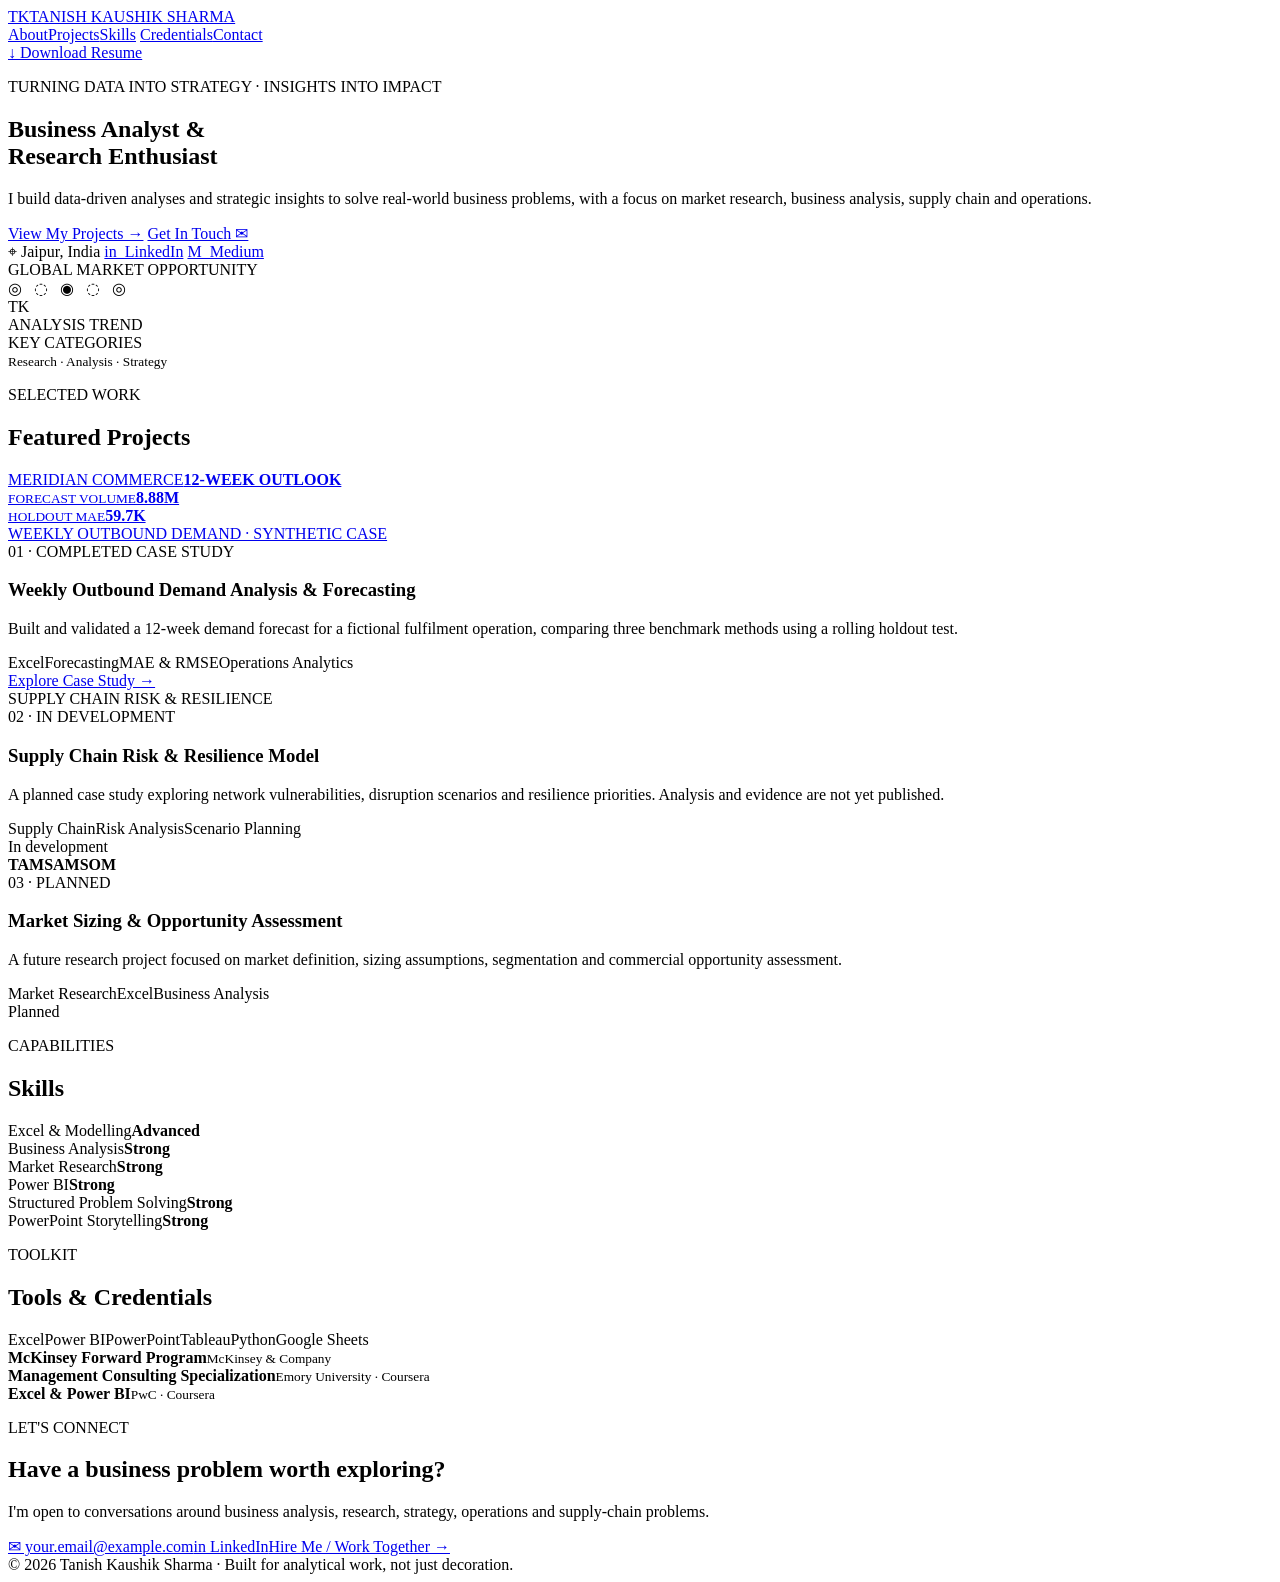
==== index.html @ 9a0ddddf "Add files via upload" ====
<!DOCTYPE html>
<html lang="en">
<head>
  <meta charset="UTF-8">
  <meta name="viewport" content="width=device-width, initial-scale=1.0">
  <meta name="description" content="Tanish Kaushik Sharma — Business Analyst, Research & Strategy portfolio.">
  <title>Tanish Kaushik Sharma | Business Analyst & Research</title>
  <link rel="preconnect" href="https://fonts.googleapis.com">
  <link rel="preconnect" href="https://fonts.gstatic.com" crossorigin>
  <link href="https://fonts.googleapis.com/css2?family=Inter:wght@400;500;600;700;800&display=swap" rel="stylesheet">
  <link rel="stylesheet" href="assets/style.css">
</head>
<body>
<header class="nav">
  <a class="brand" href="index.html"><span class="brand-mark">TK</span><span>TANISH KAUSHIK SHARMA</span></a>
  <nav>
    <a href="#about">About</a><a href="#projects">Projects</a><a href="#skills">Skills</a>
    <a href="#credentials">Credentials</a><a href="#contact">Contact</a>
  </nav>
  <a class="nav-btn" href="assets/Tanish_Kaushik_Sharma_Resume.pdf" download>↓ Download Resume</a>
</header>

<main>
<section class="hero" id="about">
  <div class="hero-copy">
    <p class="eyebrow">TURNING DATA INTO STRATEGY · INSIGHTS INTO IMPACT</p>
    <h1>Business Analyst &<br>Research Enthusiast</h1>
    <p class="lead">I build data-driven analyses and strategic insights to solve real-world business problems, with a focus on market research, business analysis, supply chain and operations.</p>
    <div class="hero-actions">
      <a class="primary" href="#projects">View My Projects →</a>
      <a class="secondary" href="#contact">Get In Touch ✉</a>
    </div>
    <div class="social-row">
      <span>⌖ Jaipur, India</span>
      <a href="https://www.linkedin.com/" target="_blank" rel="noreferrer">in&nbsp; LinkedIn</a>
      <a href="https://medium.com/" target="_blank" rel="noreferrer">M&nbsp; Medium</a>
    </div>
  </div>
  <div class="hero-visual">
    <div class="visual-card map-card"><span>GLOBAL MARKET OPPORTUNITY</span><div class="world-map">◎ &nbsp; ◌ &nbsp; ◉ &nbsp; ◌ &nbsp; ◎</div></div>
    <div class="portrait-placeholder"><span>TK</span></div>
    <div class="visual-card chart-card"><span>ANALYSIS TREND</span><div class="line-chart"><i></i><i></i><i></i><i></i><i></i><i></i></div></div>
    <div class="visual-card donut-card"><span>KEY CATEGORIES</span><div class="donut"></div><small>Research · Analysis · Strategy</small></div>
  </div>
</section>

<section class="section projects" id="projects">
  <div class="section-heading"><div><p class="eyebrow">SELECTED WORK</p><h2>Featured Projects</h2></div><span class="section-rule"></span></div>
  <div class="project-grid">
    <article class="project-card featured"><a class="project-thumb demand-thumb" href="projects/demand-forecasting.html"><div class="demand-thumb-top"><span>MERIDIAN COMMERCE</span><b>12-WEEK OUTLOOK</b></div><div class="demand-thumb-kpis"><div><small>FORECAST VOLUME</small><strong>8.88M</strong></div><div><small>HOLDOUT MAE</small><strong>59.7K</strong></div></div><div class="demand-thumb-chart"><i></i><i></i><i></i><i></i><i></i><i></i><i></i><i></i><i></i><i></i><i></i><i></i></div><span class="thumb-caption">WEEKLY OUTBOUND DEMAND · SYNTHETIC CASE</span></a><div class="project-body"><div class="project-number">01 · COMPLETED CASE STUDY</div><h3>Weekly Outbound Demand Analysis & Forecasting</h3><p>Built and validated a 12-week demand forecast for a fictional fulfilment operation, comparing three benchmark methods using a rolling holdout test.</p><div class="tags"><span>Excel</span><span>Forecasting</span><span>MAE & RMSE</span><span>Operations Analytics</span></div><a class="project-link" href="projects/demand-forecasting.html">Explore Case Study →</a></div></article>
    <article class="project-card"><div class="project-thumb dark-dashboard"><div class="mini-map"></div><div class="mini-bars"><b></b><b></b><b></b><b></b></div><span>SUPPLY CHAIN RISK & RESILIENCE</span></div><div class="project-body"><div class="project-number">02 · IN DEVELOPMENT</div><h3>Supply Chain Risk & Resilience Model</h3><p>A planned case study exploring network vulnerabilities, disruption scenarios and resilience priorities. Analysis and evidence are not yet published.</p><div class="tags"><span>Supply Chain</span><span>Risk Analysis</span><span>Scenario Planning</span></div><span class="project-link muted-link">In development</span></div></article>
    <article class="project-card"><div class="project-thumb light-chart"><div class="funnel"></div><div class="metric-row"><b>TAM</b><b>SAM</b><b>SOM</b></div></div><div class="project-body"><div class="project-number">03 · PLANNED</div><h3>Market Sizing & Opportunity Assessment</h3><p>A future research project focused on market definition, sizing assumptions, segmentation and commercial opportunity assessment.</p><div class="tags"><span>Market Research</span><span>Excel</span><span>Business Analysis</span></div><span class="project-link muted-link">Planned</span></div></article>
  </div>
</section>

<section class="section lower" id="skills">
  <div class="panel"><p class="eyebrow">CAPABILITIES</p><h2>Skills</h2>
    <div class="skill-list">
      <div><span>Excel & Modelling</span><b>Advanced</b></div><div><span>Business Analysis</span><b>Strong</b></div>
      <div><span>Market Research</span><b>Strong</b></div><div><span>Power BI</span><b>Strong</b></div>
      <div><span>Structured Problem Solving</span><b>Strong</b></div><div><span>PowerPoint Storytelling</span><b>Strong</b></div>
    </div>
  </div>
  <div class="panel" id="credentials"><p class="eyebrow">TOOLKIT</p><h2>Tools & Credentials</h2>
    <div class="tool-grid"><span>Excel</span><span>Power BI</span><span>PowerPoint</span><span>Tableau</span><span>Python</span><span>Google Sheets</span></div>
    <div class="credential-list"><div><b>McKinsey Forward Program</b><small>McKinsey & Company</small></div><div><b>Management Consulting Specialization</b><small>Emory University · Coursera</small></div><div><b>Excel & Power BI</b><small>PwC · Coursera</small></div></div>
  </div>
</section>

<section class="section contact" id="contact">
  <div><p class="eyebrow">LET'S CONNECT</p><h2>Have a business problem worth exploring?</h2><p>I'm open to conversations around business analysis, research, strategy, operations and supply-chain problems.</p></div>
  <div class="contact-box"><a href="mailto:your.email@example.com">✉ your.email@example.com</a><a href="https://www.linkedin.com/" target="_blank" rel="noreferrer">in LinkedIn</a><a class="primary" href="mailto:your.email@example.com">Hire Me / Work Together →</a></div>
</section>
</main>
<footer>© 2026 Tanish Kaushik Sharma · Built for analytical work, not just decoration.</footer>
<script src="assets/main.js"></script>
</body>
</html>
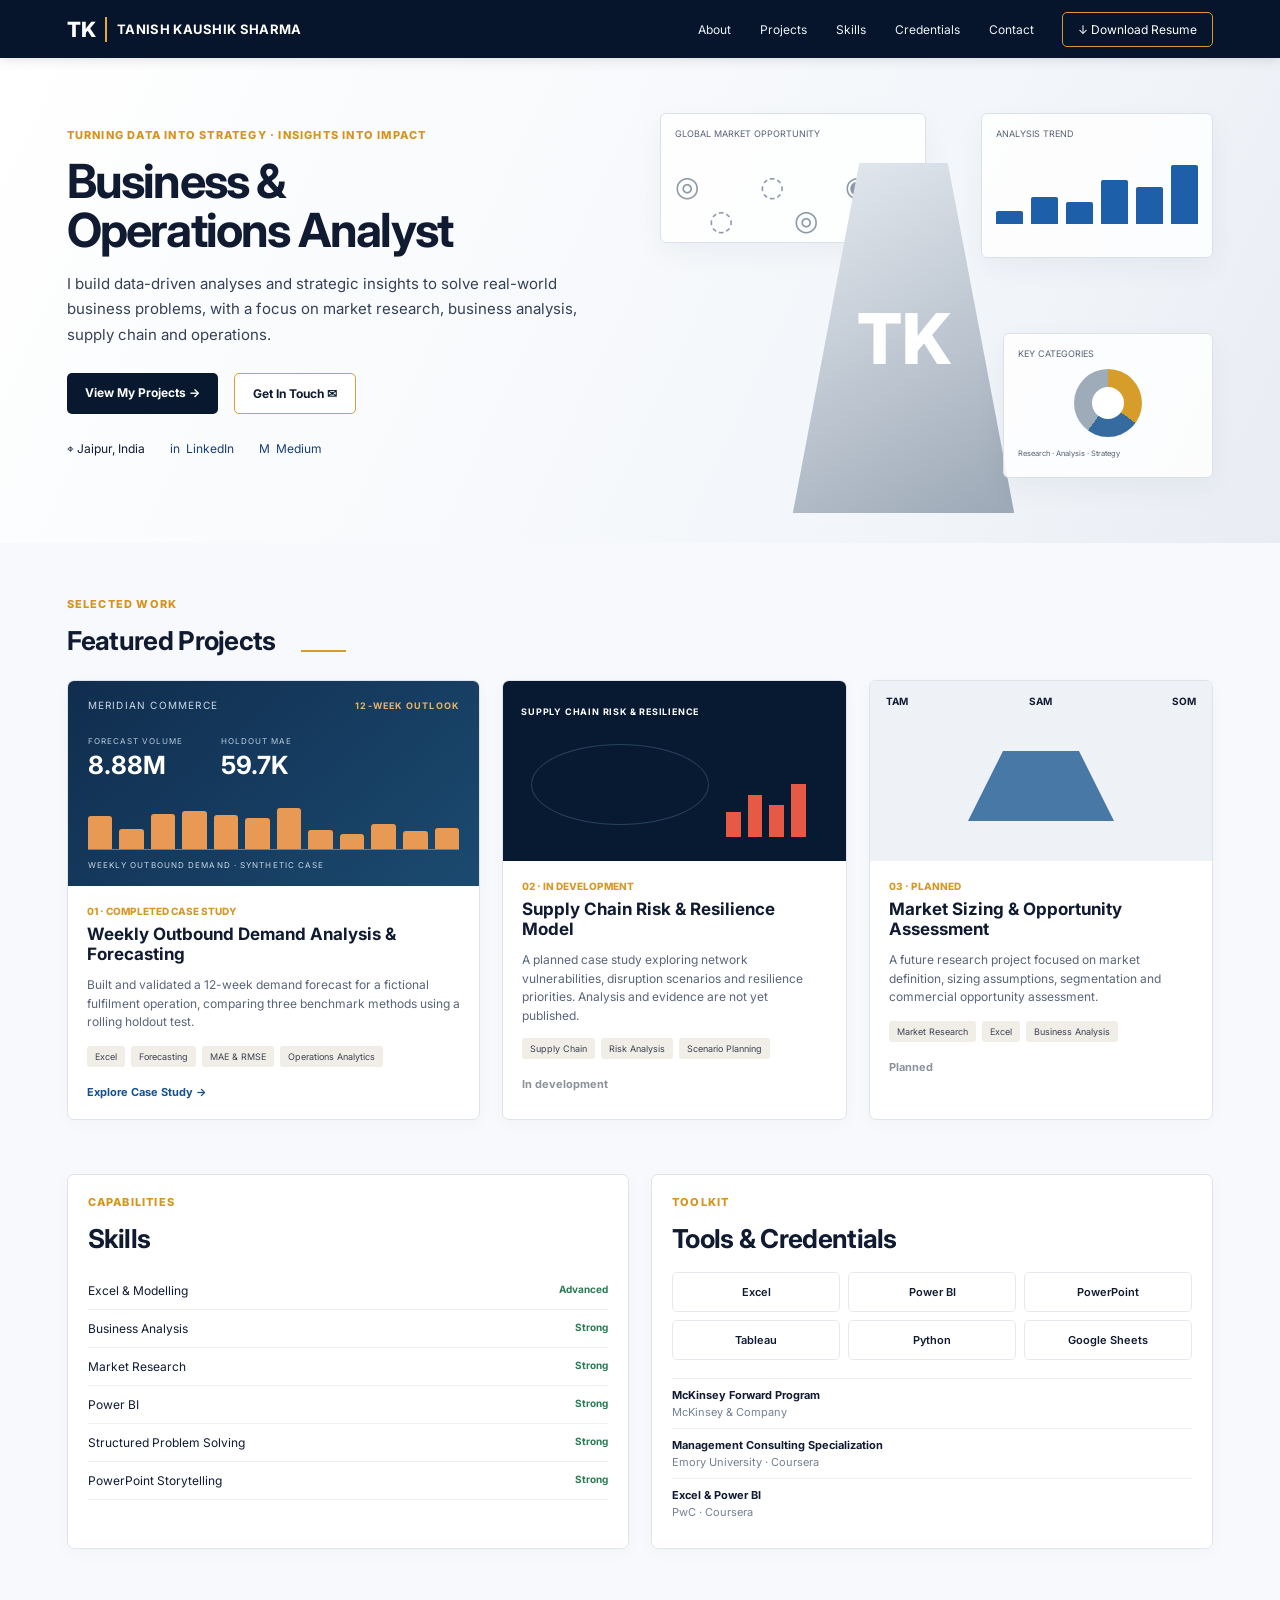
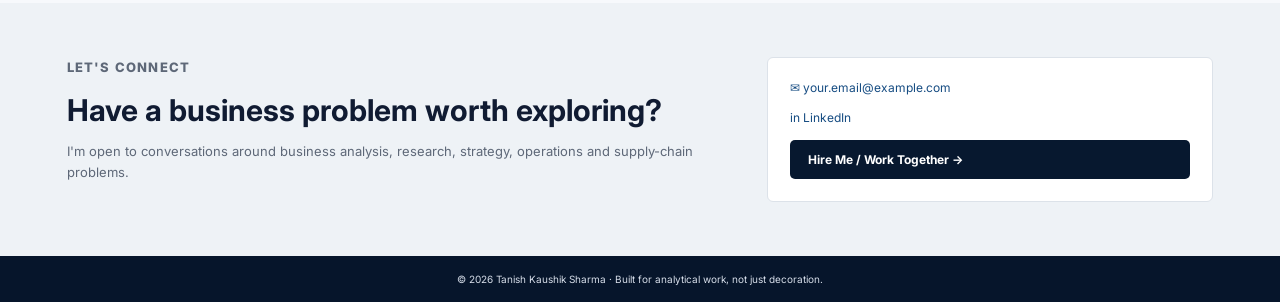
==== commit 1b6cecaf: "Update job title in hero section of index.html" ====
--- a/index.html
+++ b/index.html
@@ -24,7 +24,7 @@
 <section class="hero" id="about">
   <div class="hero-copy">
     <p class="eyebrow">TURNING DATA INTO STRATEGY · INSIGHTS INTO IMPACT</p>
-    <h1>Business Analyst &<br>Research Enthusiast</h1>
+    <h1>Business &<br>Operations Analyst</h1>
     <p class="lead">I build data-driven analyses and strategic insights to solve real-world business problems, with a focus on market research, business analysis, supply chain and operations.</p>
     <div class="hero-actions">
       <a class="primary" href="#projects">View My Projects →</a>
@@ -75,4 +75,4 @@
 <footer>© 2026 Tanish Kaushik Sharma · Built for analytical work, not just decoration.</footer>
 <script src="assets/main.js"></script>
 </body>
-</html>+</html>
--- a/assets/style.css
+++ b/assets/style.css
@@ -0,0 +1,6 @@
+*{box-sizing:border-box}html{scroll-behavior:smooth}body{margin:0;font-family:Inter,Arial,sans-serif;color:#101b32;background:#f7f9fc}a{text-decoration:none;color:inherit}.nav{height:58px;background:#06152b;color:white;display:flex;align-items:center;padding:0 5.2%;gap:28px;position:sticky;top:0;z-index:20;box-shadow:0 1px 12px #0002}.brand{display:flex;align-items:center;gap:10px;font-weight:700;font-size:13px;letter-spacing:.3px;margin-right:auto}.brand-mark{font-size:21px;font-weight:800;color:#fff;border-right:2px solid #e8a92d;padding-right:9px}.nav nav{display:flex;gap:29px;font-size:12px;color:#eef2f8}.nav nav a:hover{color:#f0b238}.nav-btn{border:1px solid #d79b32;border-radius:5px;padding:9px 15px;font-size:12px}.hero{min-height:480px;padding:55px 5.2% 40px;display:grid;grid-template-columns:1fr 1fr;gap:40px;background:linear-gradient(115deg,#fff 0,#f3f6fa 68%,#e9edf3 100%);overflow:hidden}.hero-copy{padding-top:15px;max-width:650px}.eyebrow{font-size:11px;letter-spacing:1.2px;font-weight:800;color:#d4941f;margin:0 0 14px}.hero h1{font-size:47px;line-height:1.05;margin:0 0 16px;letter-spacing:-1.8px}.lead{font-size:15px;line-height:1.7;color:#344156;max-width:610px}.hero-actions{display:flex;gap:16px;margin:26px 0}.primary,.secondary{display:inline-block;padding:12px 18px;border-radius:5px;font-size:12px;font-weight:700}.primary{background:#07182f;color:white}.secondary{border:1px solid #d7a13a;background:white}.social-row{display:flex;gap:25px;font-size:12px;margin-top:27px}.social-row a{color:#173e76}.hero-visual{position:relative;min-height:390px}.visual-card{position:absolute;background:#ffffffd9;border:1px solid #dce1e8;border-radius:6px;padding:14px;box-shadow:0 10px 30px #1b29400c;font-size:9px;color:#566174}.map-card{top:0;left:0;width:48%;height:130px}.world-map{font-size:28px;color:#8c99a8;letter-spacing:10px;margin-top:30px}.portrait-placeholder{position:absolute;bottom:-10px;left:24%;width:40%;height:350px;background:linear-gradient(150deg,#e6ebf1,#9ca8b6);clip-path:polygon(30% 0,70% 0,100% 100%,0 100%);display:flex;align-items:center;justify-content:center;font-size:70px;font-weight:800;color:#fff}.chart-card{top:0;right:0;width:42%;height:145px}.line-chart{height:85px;display:flex;align-items:flex-end;gap:8px;padding-top:18px}.line-chart i{display:block;width:15%;background:#1d5fa8;border-radius:2px 2px 0 0}.line-chart i:nth-child(1){height:20%}.line-chart i:nth-child(2){height:40%}.line-chart i:nth-child(3){height:33%}.line-chart i:nth-child(4){height:65%}.line-chart i:nth-child(5){height:55%}.line-chart i:nth-child(6){height:88%}.donut-card{right:0;bottom:25px;width:38%;height:145px}.donut{width:68px;height:68px;border-radius:50%;margin:10px auto;background:conic-gradient(#d79d2b 0 35%,#356b9f 35% 60%,#9eabb9 60% 100%);position:relative}.donut:after{content:"";position:absolute;inset:18px;background:white;border-radius:50%}.section{padding:54px 5.2%}.section-heading{display:flex;align-items:end;gap:25px;margin-bottom:24px}.section-heading h2,.panel h2{font-size:26px;margin:0;letter-spacing:-.7px}.section-rule{height:2px;background:#d79c2d;width:45px;margin-bottom:4px}.project-grid{display:grid;grid-template-columns:1.2fr 1fr 1fr;gap:22px}.project-card,.panel{background:white;border:1px solid #dfe4ea;border-radius:7px;overflow:hidden;box-shadow:0 4px 18px #1a2a4007}.project-thumb{height:180px;position:relative;overflow:hidden}.dark-dashboard{background:#071a31;padding:18px;color:white}.dark-dashboard span{font-size:9px;font-weight:700;letter-spacing:.8px}.mini-map{position:absolute;left:8%;top:35%;width:52%;height:45%;border:1px solid #3e5d79;border-radius:50%;opacity:.6}.mini-bars{position:absolute;right:8%;bottom:24px;width:27%;display:flex;gap:7px;align-items:end}.mini-bars b{width:16%;background:#e65a45;height:25px}.mini-bars b:nth-child(2){height:42px}.mini-bars b:nth-child(3){height:32px}.mini-bars b:nth-child(4){height:53px}.light-chart{background:#eef2f6;padding:20px}.funnel{width:48%;height:100px;margin:20px auto;border-style:solid;border-width:0 35px 70px;border-color:transparent transparent #4778a6}.metric-row{position:absolute;top:14px;left:16px;right:16px;display:flex;justify-content:space-between;font-size:10px}.scatter{position:absolute;width:55%;height:90px;left:10%;bottom:24px;background:radial-gradient(circle at 20% 75%,#3b6f9c 0 4px,transparent 5px),radial-gradient(circle at 40% 50%,#d7a12d 0 4px,transparent 5px),radial-gradient(circle at 55% 35%,#3b6f9c 0 5px,transparent 6px),radial-gradient(circle at 75% 20%,#d7a12d 0 5px,transparent 6px)}.table-lines{position:absolute;right:8%;bottom:25px;width:25%;height:90px;background:repeating-linear-gradient(to bottom,#b7c1cd 0 1px,transparent 1px 13px)}.project-body{padding:19px}.project-number{font-size:10px;color:#d39a2a;font-weight:800}.project-body h3{font-size:17px;margin:7px 0}.project-body p{font-size:12px;line-height:1.55;color:#596579;min-height:57px}.tags{display:flex;flex-wrap:wrap;gap:6px;margin:13px 0}.tags span{background:#f1eee8;padding:5px 8px;border-radius:3px;font-size:9px;color:#3b4452}.project-link{font-size:11px;font-weight:700;color:#15518f}.lower{display:grid;grid-template-columns:1fr 1fr;gap:22px;padding-top:0}.panel{padding:20px}.skill-list{margin-top:18px}.skill-list div{display:flex;justify-content:space-between;padding:11px 0;border-bottom:1px solid #edf0f3;font-size:12px}.skill-list b{color:#287b54;font-size:10px}.tool-grid{display:grid;grid-template-columns:repeat(3,1fr);gap:8px;margin:18px 0}.tool-grid span{padding:12px;text-align:center;border:1px solid #e5e8ed;border-radius:5px;font-size:11px;font-weight:600}.credential-list>div{padding:9px 0;border-top:1px solid #edf0f3}.credential-list b,.credential-list small{display:block;font-size:11px}.credential-list small{color:#738094;margin-top:3px}.contact{display:grid;grid-template-columns:1.5fr 1fr;gap:30px;background:#eef2f6}.contact h2{font-size:30px;margin:0 0 10px}.contact p{color:#5e6878;line-height:1.6;font-size:13px}.contact-box{background:white;border:1px solid #dce2e9;padding:22px;border-radius:6px;display:flex;flex-direction:column;gap:15px;font-size:12px}.contact-box a:not(.primary){color:#164c82}footer{background:#06152b;color:#d7deea;text-align:center;padding:17px;font-size:10px}.case-hero{padding:34px 5.2%;display:grid;grid-template-columns:.9fr 1.1fr;gap:45px;background:#fff}.back{font-size:11px;color:#15518f;display:block;margin-bottom:28px}.case-intro h1{font-size:40px;line-height:1.08;margin:0 0 10px}.case-meta{display:grid;gap:13px;margin-top:28px}.case-meta div{display:flex;gap:20px;font-size:11px}.case-meta b{width:75px;color:#526077;font-size:9px}.dashboard{background:#06182e;color:white;border-radius:7px;padding:14px;box-shadow:0 14px 30px #07182e25}.dash-title{font-size:10px;font-weight:800;border:1px solid #1c3855;padding:9px}.dash-main{display:grid;grid-template-columns:1.6fr .7fr;gap:10px;margin-top:10px}.network-map{height:225px;border:1px solid #1c3855;position:relative;background:radial-gradient(ellipse at center,#173957,#07182e 65%);overflow:hidden}.route{position:absolute;height:1px;background:#df694f;transform-origin:left}.r1{width:70%;left:13%;top:45%;transform:rotate(-9deg)}.r2{width:56%;left:24%;top:62%;transform:rotate(16deg)}.r3{width:50%;left:30%;top:34%;transform:rotate(27deg)}.node{width:8px;height:8px;border-radius:50%;background:#e96950;position:absolute}.n1{left:13%;top:43%}.n2{left:37%;top:52%}.n3{left:59%;top:30%}.n4{left:70%;top:65%}.n5{left:82%;top:38%}.map-label{position:absolute;bottom:10px;left:12px;font-size:8px;color:#9aabbd}.dash-side{border:1px solid #1c3855;padding:15px}.risk-ring{width:95px;height:95px;border:5px solid #e9674e;border-radius:50%;margin:8px auto 20px;display:flex;flex-direction:column;align-items:center;justify-content:center}.risk-ring strong{font-size:27px}.risk-ring small{font-size:7px}.bars{display:flex;flex-direction:column;gap:9px}.bars i{height:7px;background:#e9674e;display:block}.dash-bottom{display:grid;grid-template-columns:2fr 1fr 1fr;gap:10px;margin-top:10px}.dash-bottom>div{border:1px solid #1c3855;padding:10px}.dash-bottom small{font-size:7px;display:block;color:#9aabbd;margin-bottom:6px}.dash-bottom strong{font-size:14px}.spark{height:22px;display:flex;gap:5px;align-items:end}.spark i{width:12%;background:#e9674e;height:20%}.spark i:nth-child(2){height:50%}.spark i:nth-child(3){height:35%}.spark i:nth-child(4){height:80%}.spark i:nth-child(5){height:60%}.spark i:nth-child(6){height:90%}.spark i:nth-child(7){height:72%}.case-tabs{position:sticky;top:58px;z-index:10;background:white;border-top:1px solid #e1e5ea;border-bottom:1px solid #e1e5ea;padding:0 5.2%;display:flex;gap:35px;overflow:auto}.case-tabs a{font-size:10px;font-weight:700;padding:17px 0;white-space:nowrap}.case-tabs .active{color:#15518f;border-bottom:3px solid #1e63b2}.case-content{padding-top:38px}.case-grid{display:grid;grid-template-columns:1fr 1.25fr;gap:20px}.narrative p{font-size:13px;line-height:1.7;color:#586477}.narrative h3{font-size:14px;margin-top:25px}.checklist{padding:0;margin:14px 0;list-style:none}.checklist li{font-size:11px;margin:12px 0;padding-left:22px;position:relative;color:#475367}.checklist li:before{content:"✓";position:absolute;left:0;color:#1d63a6;font-weight:800}.visual-panel h3{font-size:14px}.network-large{height:260px;background:#f1f5f8;border-radius:5px;position:relative;overflow:hidden}.network-large .node{background:#3c8a70;width:14px;height:14px}.network-large .a{left:14%;top:28%}.network-large .b{left:35%;top:54%}.network-large .c{left:57%;top:30%}.network-large .d{left:72%;top:57%}.network-large .e{left:85%;top:35%}.link{height:2px;background:#5d8d7b;position:absolute;transform-origin:left}.l1{width:27%;left:16%;top:31%;transform:rotate(25deg)}.l2{width:27%;left:38%;top:51%;transform:rotate(-26deg)}.l3{width:20%;left:59%;top:34%;transform:rotate(24deg)}.l4{width:19%;left:74%;top:55%;transform:rotate(-24deg)}.network-caption{position:absolute;bottom:14px;left:14px;font-size:10px;color:#657284}.method-grid{display:grid;grid-template-columns:repeat(4,1fr);gap:15px}.method-step{background:white;border:1px solid #dfe4ea;padding:20px;border-radius:6px}.method-step b{font-size:10px;color:#d49b2b}.method-step h3{font-size:16px;margin:10px 0}.method-step p{font-size:11px;line-height:1.55;color:#687386}.insight-grid{display:grid;grid-template-columns:1.1fr 1fr 1fr;gap:16px}.heatmap{display:grid;grid-template-columns:repeat(3,1fr);gap:6px;margin-top:20px}.heatmap i{height:45px;background:#dce5ed;border-radius:3px}.heatmap i:nth-child(3n){background:#e7a48f}.heatmap i:nth-child(5),.heatmap i:nth-child(8){background:#e85e49}.legend{font-size:8px;margin-top:14px;color:#697588}.scenario div{display:flex;justify-content:space-between;padding:12px 0;border-bottom:1px solid #edf0f3;font-size:10px}.scenario b{color:#d45c48;font-size:9px}.note{font-size:10px;color:#7a8492;margin-top:14px}.result-banner{background:#071a31;color:white;border-radius:7px;padding:28px 30px;display:flex;align-items:center;justify-content:space-between;gap:30px}.result-banner h2{margin:0 0 10px;font-size:23px}.result-banner p:not(.eyebrow){color:#bdc7d4;line-height:1.6;font-size:12px;max-width:700px}.result-banner .primary{background:white;color:#07182e;white-space:nowrap}
+@media(max-width:900px){.nav nav{display:none}.hero,.case-hero,.contact,.lower{grid-template-columns:1fr}.hero{padding-top:35px}.hero-visual{min-height:330px}.project-grid{grid-template-columns:1fr}.method-grid,.insight-grid,.case-grid{grid-template-columns:1fr}.case-tabs{gap:20px}.case-intro h1{font-size:34px}.result-banner{flex-direction:column;align-items:flex-start}}
+@media(max-width:560px){.nav{padding:0 18px}.nav-btn{display:none}.brand{font-size:10px}.section,.hero,.case-hero{padding-left:18px;padding-right:18px}.hero h1{font-size:35px}.hero-visual{display:none}.tool-grid{grid-template-columns:repeat(2,1fr)}.case-tabs{padding:0 18px}}
+
+/* Meridian demand forecasting case study */
+.demand-thumb{display:block;position:relative;min-height:205px;padding:18px 20px;background:linear-gradient(140deg,#102d4e,#1b4a70);color:#fff;text-decoration:none;overflow:hidden}.demand-thumb-top,.demand-thumb-kpis{display:flex;justify-content:space-between;gap:12px;align-items:center}.demand-thumb-top{font-size:10px;letter-spacing:1.2px;color:#c9d9e8}.demand-thumb-top b{color:#e8b36c;font-size:9px}.demand-thumb-kpis{justify-content:flex-start;margin-top:25px}.demand-thumb-kpis div{display:grid;gap:4px;margin-right:26px}.demand-thumb-kpis small,.mini-kpis small{font-size:8px;letter-spacing:1px;color:#b7cadd}.demand-thumb-kpis strong{font-size:25px;color:#fff}.demand-thumb-chart{height:54px;display:flex;align-items:flex-end;gap:7px;margin-top:16px;border-bottom:1px solid #64819a}.demand-thumb-chart i{display:block;flex:1;background:#e89a55;border-radius:3px 3px 0 0}.demand-thumb-chart i:nth-child(1){height:62%}.demand-thumb-chart i:nth-child(2){height:38%}.demand-thumb-chart i:nth-child(3){height:67%}.demand-thumb-chart i:nth-child(4){height:71%}.demand-thumb-chart i:nth-child(5){height:65%}.demand-thumb-chart i:nth-child(6){height:58%}.demand-thumb-chart i:nth-child(7){height:78%}.demand-thumb-chart i:nth-child(8){height:35%}.demand-thumb-chart i:nth-child(9){height:29%}.demand-thumb-chart i:nth-child(10){height:48%}.demand-thumb-chart i:nth-child(11){height:34%}.demand-thumb-chart i:nth-child(12){height:39%}.thumb-caption{display:block;margin-top:10px;font-size:8px;letter-spacing:1.1px;color:#c8d6e4}.muted-link{color:#8b929b!important;cursor:default}.forecast-hero{align-items:center}.forecast-hero-card{width:100%;max-width:480px;padding:25px;border:1px solid rgba(255,255,255,.13);border-radius:18px;background:linear-gradient(145deg,#102c4c,#1b4a70);color:white;box-shadow:0 20px 50px rgba(8,25,45,.18)}.mini-head{display:flex;justify-content:space-between;gap:10px;font-size:9px;letter-spacing:1px;color:#c7d7e6}.mini-head span+span{color:#e9b36f}.big-number{font-size:clamp(34px,5vw,48px);font-weight:800;letter-spacing:-1.5px;margin:22px 0 16px}.big-number small{font-size:14px;font-weight:500;color:#c3d4e2;letter-spacing:0}.mini-kpis{display:flex;gap:35px}.mini-kpis div{display:grid;gap:5px}.mini-kpis b{font-size:17px}.mini-line{margin-top:22px;border-bottom:1px solid rgba(255,255,255,.2)}.mini-line svg{display:block;width:100%;height:auto}.stat-stack{display:grid;gap:0;margin-top:18px}.stat-stack div{display:flex;justify-content:space-between;gap:16px;padding:12px 0;border-bottom:1px solid #e8edf2;font-size:13px}.stat-stack span{color:#68788a}.stat-stack b{text-align:right;color:#173756}.formula-panel{margin-top:24px}.formula{display:inline-block;margin:8px 0 12px;padding:12px 16px;border-radius:8px;background:#eef4f8;color:#173756;font-weight:700}.section-lead{max-width:760px;color:#647386;line-height:1.7}.table-wrap{overflow-x:auto;border:1px solid #e2e8ef;border-radius:10px;background:white}.data-table{width:100%;border-collapse:collapse;font-size:13px;text-align:left}.data-table th{background:#173756;color:white;font-weight:700;padding:13px 15px}.data-table td{padding:13px 15px;border-bottom:1px solid #e8edf2;color:#35465a}.data-table tbody tr:last-child td{border-bottom:0}.data-table tbody tr:nth-child(even){background:#f7f9fb}.data-table tr.selected{background:#fff0e4;font-weight:700}.data-table tr.selected td{color:#173756}.insight-grid.two{grid-template-columns:repeat(2,minmax(0,1fr));margin-top:20px}.dashboard-image-link{display:block;border:1px solid #e2e8ef;border-radius:12px;overflow:hidden;background:#f4f7fa}.dashboard-image{display:block;width:100%;height:auto}.forecast-table-wrap{margin-top:26px}.forecast-table-wrap h3{margin-bottom:14px}.text-link{font-size:13px;color:#b17a3e;text-decoration:none}.download-actions{display:flex;flex-direction:column;gap:12px;min-width:220px}.download-actions .secondary{display:inline-block;text-align:center}@media(max-width:760px){.forecast-hero-card{max-width:none}.insight-grid.two{grid-template-columns:1fr}.stat-stack div{font-size:12px}.download-actions{min-width:0}.demand-thumb{min-height:190px}}
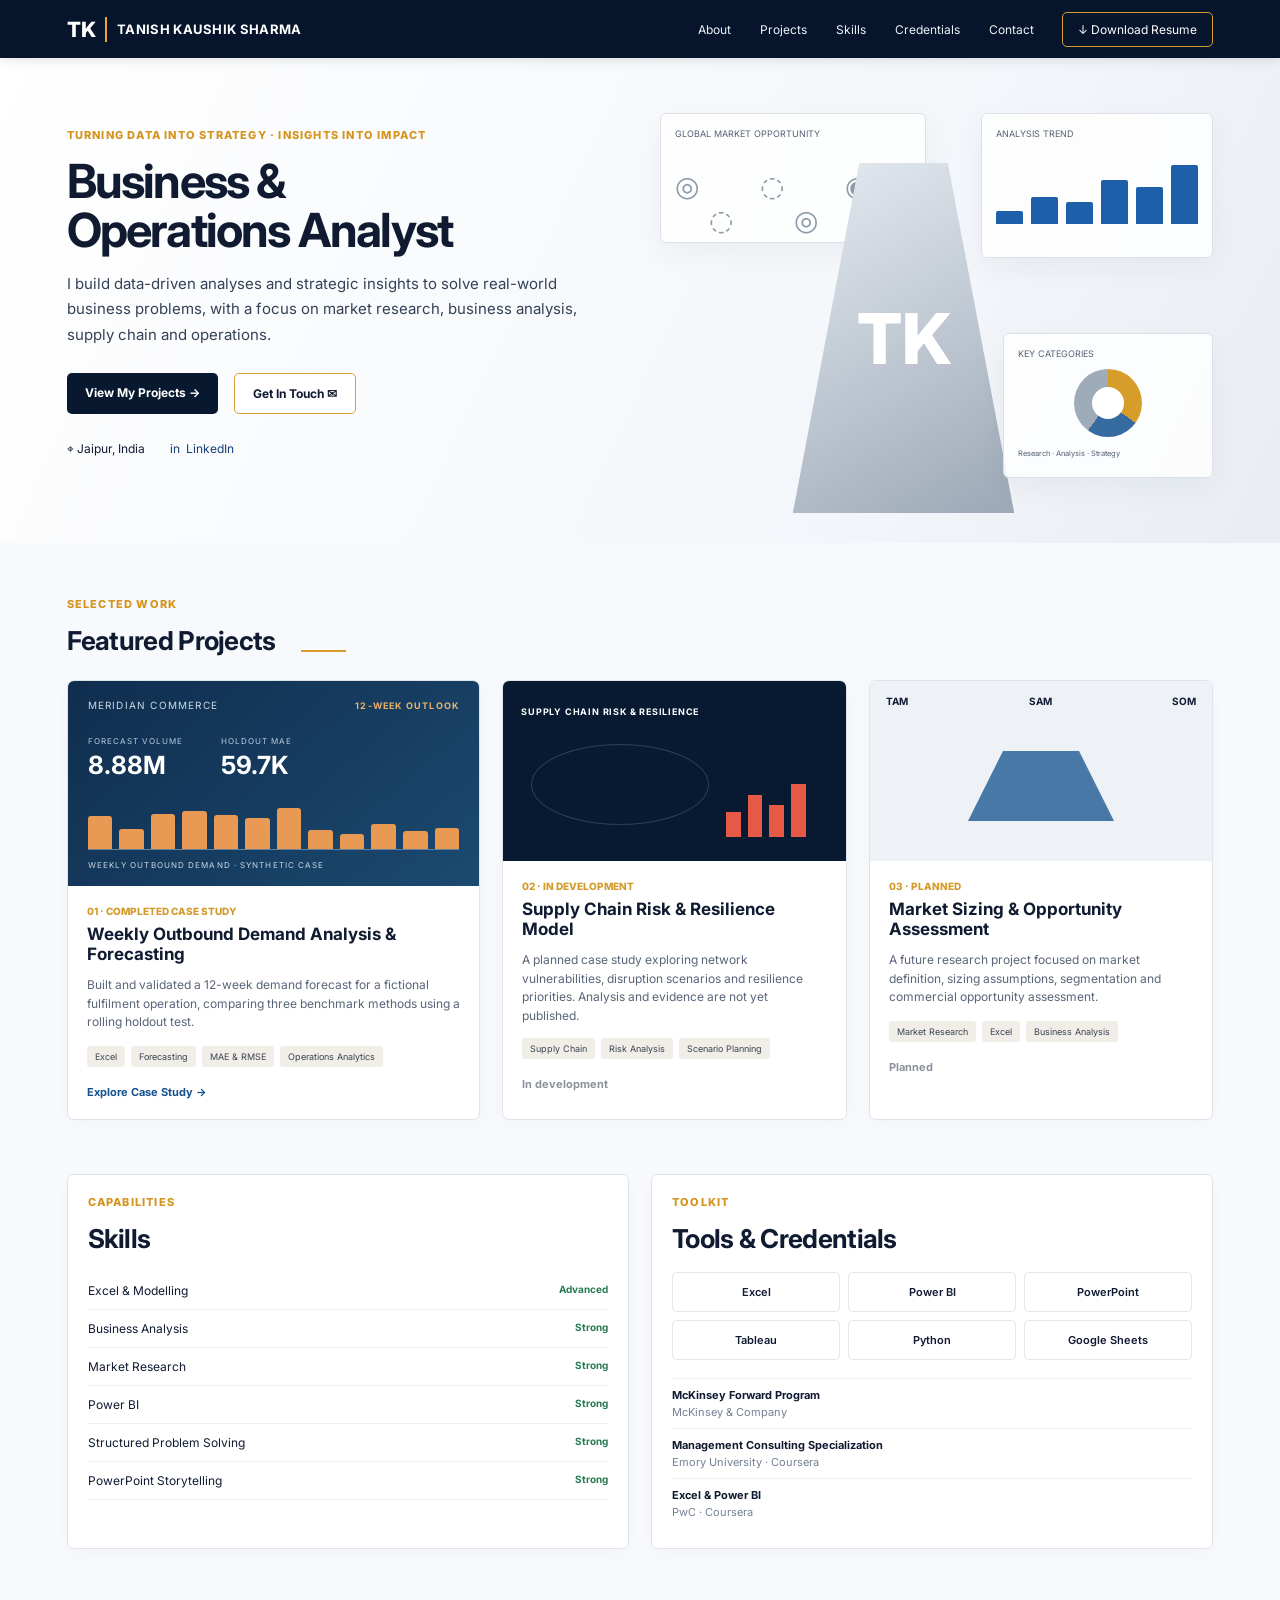
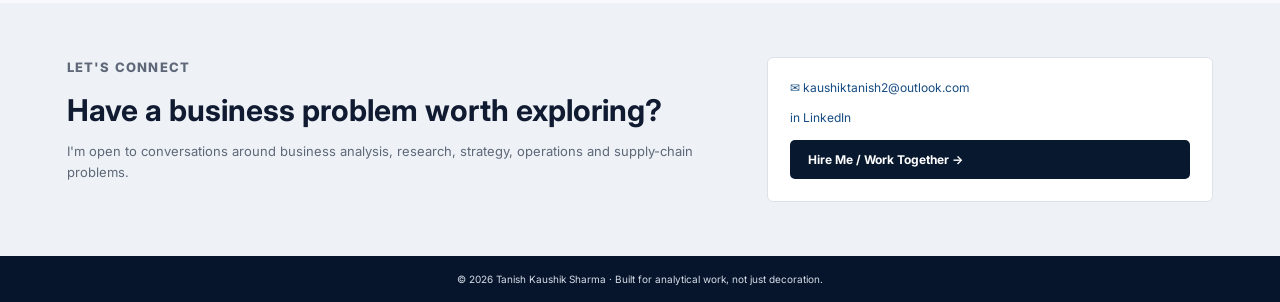
==== commit 2811691c: "Update contact information and LinkedIn links" ====
--- a/index.html
+++ b/index.html
@@ -32,8 +32,7 @@
     </div>
     <div class="social-row">
       <span>⌖ Jaipur, India</span>
-      <a href="https://www.linkedin.com/" target="_blank" rel="noreferrer">in&nbsp; LinkedIn</a>
-      <a href="https://medium.com/" target="_blank" rel="noreferrer">M&nbsp; Medium</a>
+      <a href="https://www.linkedin.com/in/tanish-kaushik-sharma-70b20620a/" target="_blank" rel="noopener noreferrer">in&nbsp; LinkedIn</a>
     </div>
   </div>
   <div class="hero-visual">
@@ -69,7 +68,7 @@
 
 <section class="section contact" id="contact">
   <div><p class="eyebrow">LET'S CONNECT</p><h2>Have a business problem worth exploring?</h2><p>I'm open to conversations around business analysis, research, strategy, operations and supply-chain problems.</p></div>
-  <div class="contact-box"><a href="mailto:your.email@example.com">✉ your.email@example.com</a><a href="https://www.linkedin.com/" target="_blank" rel="noreferrer">in LinkedIn</a><a class="primary" href="mailto:your.email@example.com">Hire Me / Work Together →</a></div>
+  <div class="contact-box"><a href="mailto:kaushiktanish2@outlook.com">✉ kaushiktanish2@outlook.com</a><a href="https://www.linkedin.com/in/tanish-kaushik-sharma-70b20620a/" target="_blank" rel="noopener noreferrer">in LinkedIn</a><a class="primary" href="mailto:your.email@example.com">Hire Me / Work Together →</a></div>
 </section>
 </main>
 <footer>© 2026 Tanish Kaushik Sharma · Built for analytical work, not just decoration.</footer>
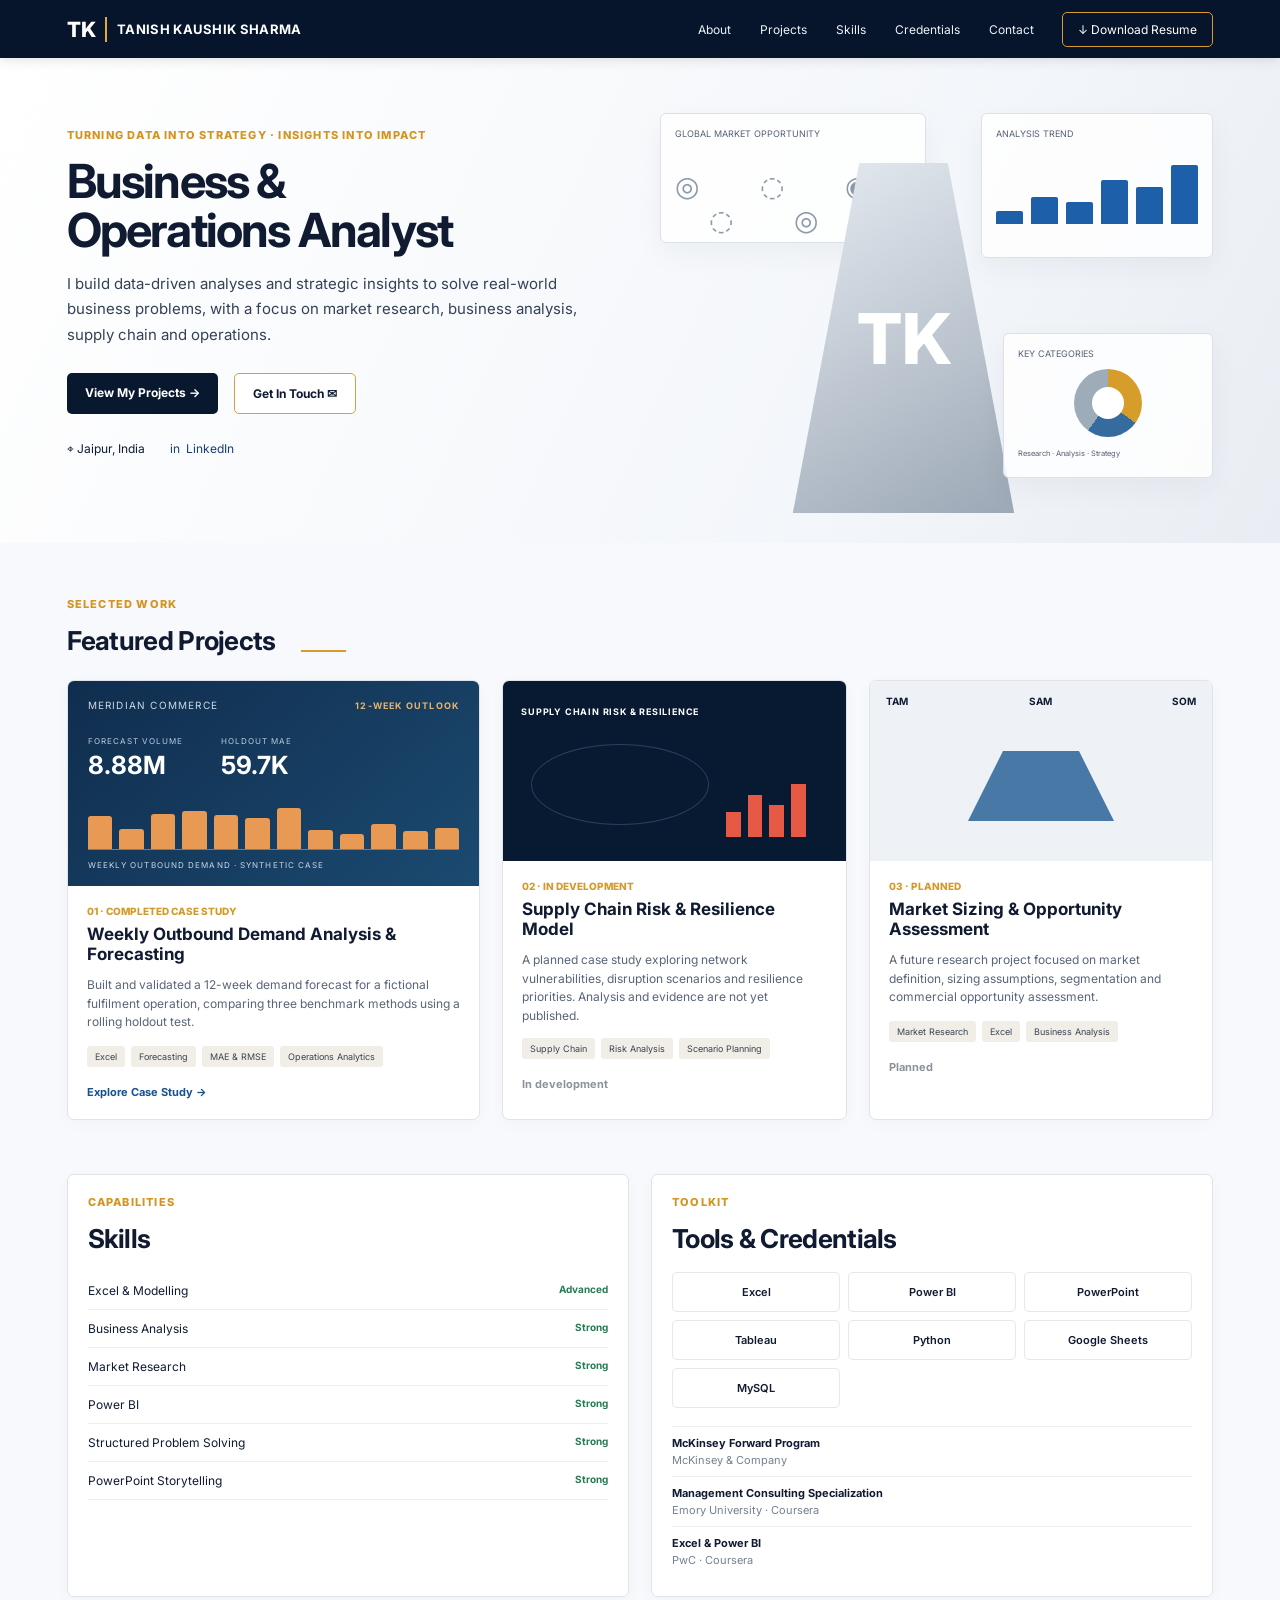
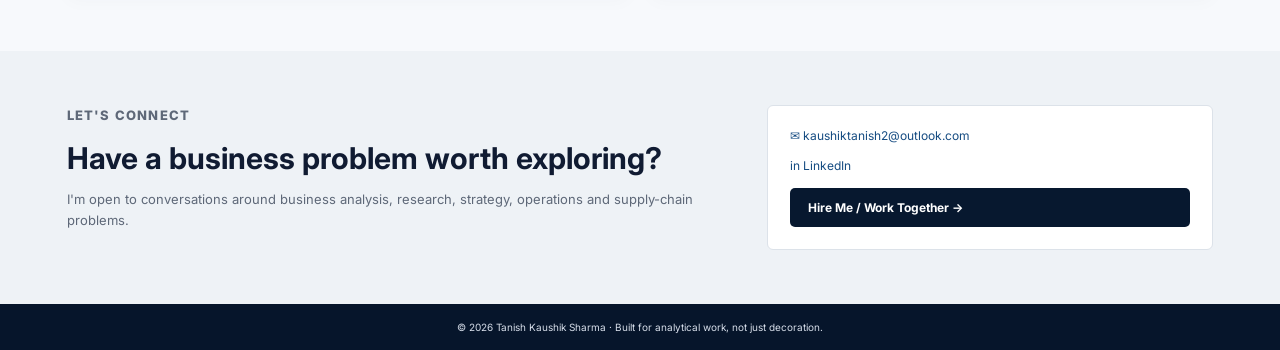
==== commit 46b32ab1: "Add MySQL to the tools list in index.html" ====
--- a/index.html
+++ b/index.html
@@ -61,7 +61,7 @@
     </div>
   </div>
   <div class="panel" id="credentials"><p class="eyebrow">TOOLKIT</p><h2>Tools & Credentials</h2>
-    <div class="tool-grid"><span>Excel</span><span>Power BI</span><span>PowerPoint</span><span>Tableau</span><span>Python</span><span>Google Sheets</span></div>
+    <div class="tool-grid"><span>Excel</span><span>Power BI</span><span>PowerPoint</span><span>Tableau</span><span>Python</span><span>Google Sheets</span><span>MySQL</span></span></div>
     <div class="credential-list"><div><b>McKinsey Forward Program</b><small>McKinsey & Company</small></div><div><b>Management Consulting Specialization</b><small>Emory University · Coursera</small></div><div><b>Excel & Power BI</b><small>PwC · Coursera</small></div></div>
   </div>
 </section>
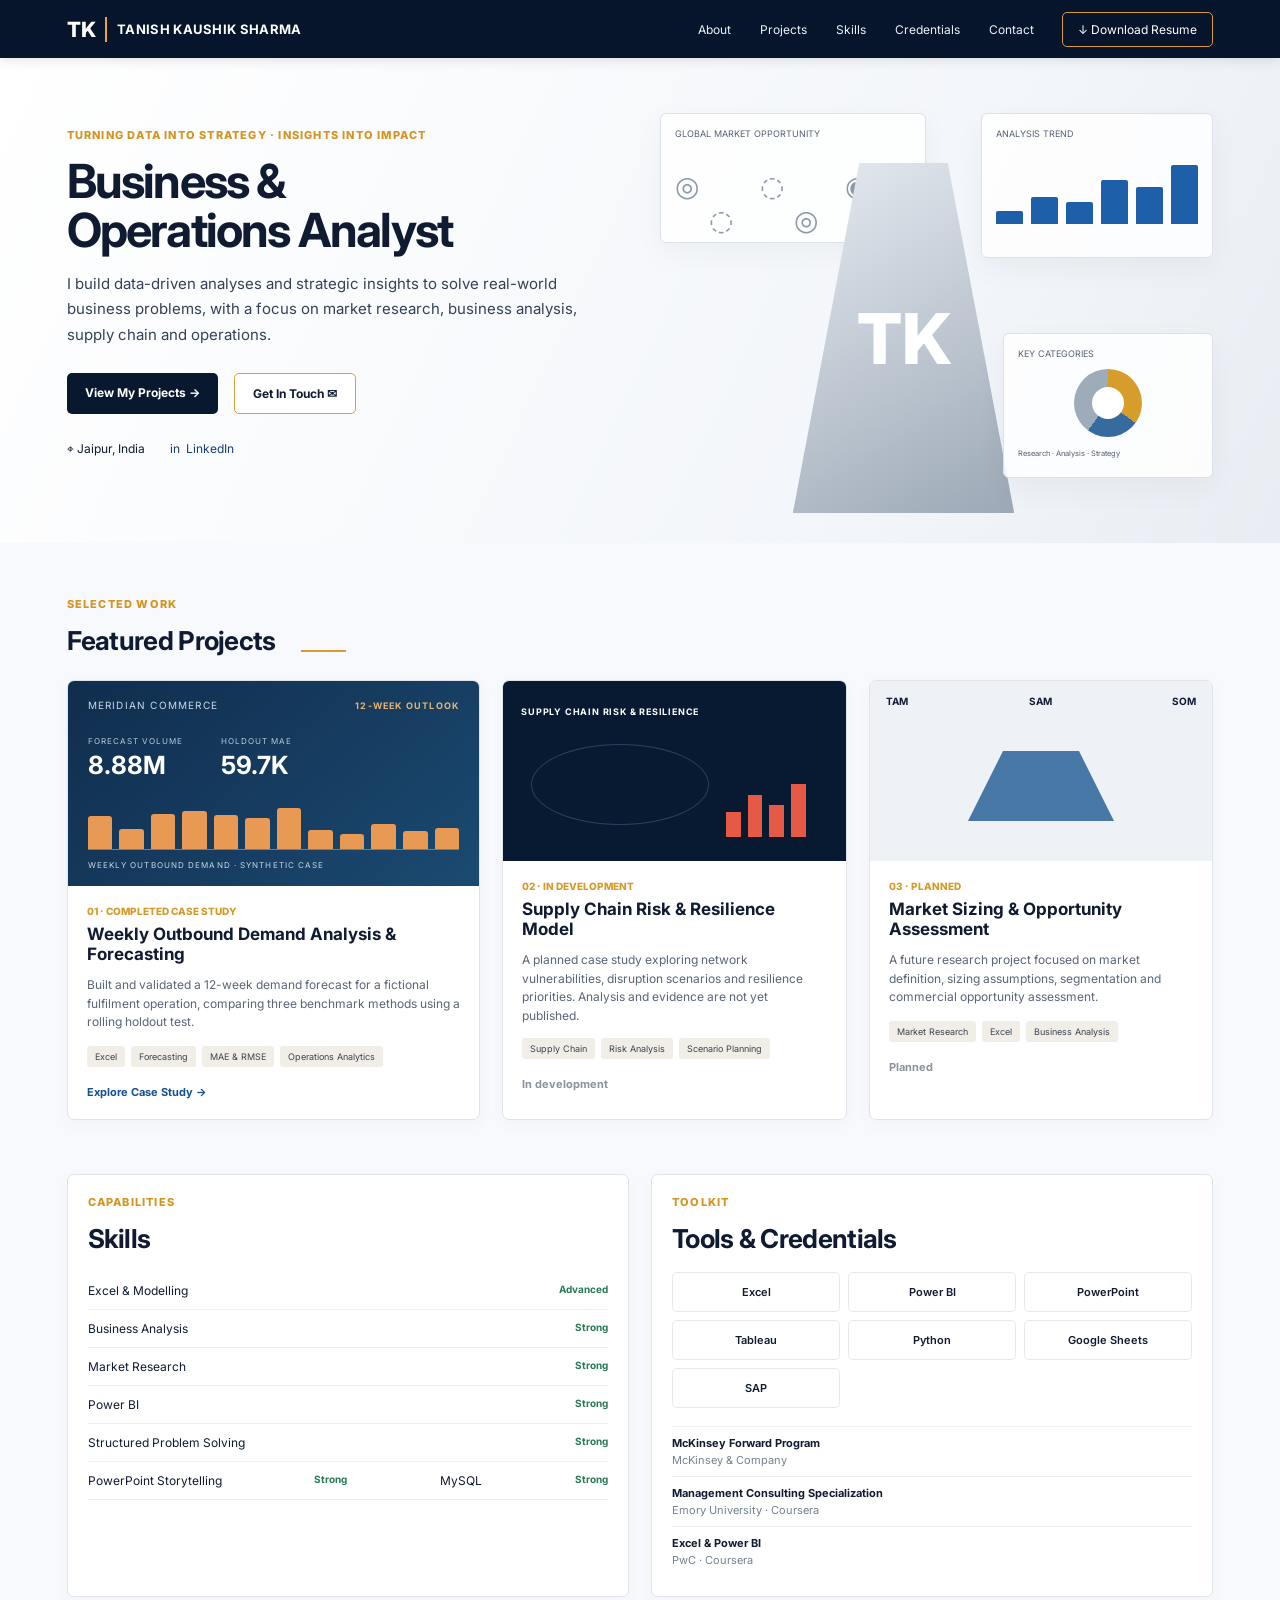
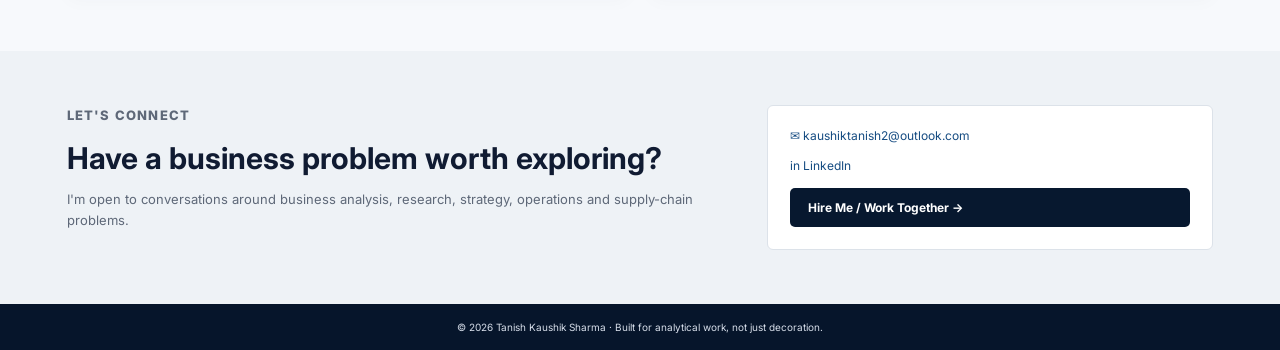
==== commit a817c88a: "Update skills and tools in index.html" ====
--- a/index.html
+++ b/index.html
@@ -57,11 +57,11 @@
     <div class="skill-list">
       <div><span>Excel & Modelling</span><b>Advanced</b></div><div><span>Business Analysis</span><b>Strong</b></div>
       <div><span>Market Research</span><b>Strong</b></div><div><span>Power BI</span><b>Strong</b></div>
-      <div><span>Structured Problem Solving</span><b>Strong</b></div><div><span>PowerPoint Storytelling</span><b>Strong</b></div>
+      <div><span>Structured Problem Solving</span><b>Strong</b></div><div><span>PowerPoint Storytelling</span><b>Strong</b><span>MySQL</span><b>Strong</b></div>
     </div>
   </div>
   <div class="panel" id="credentials"><p class="eyebrow">TOOLKIT</p><h2>Tools & Credentials</h2>
-    <div class="tool-grid"><span>Excel</span><span>Power BI</span><span>PowerPoint</span><span>Tableau</span><span>Python</span><span>Google Sheets</span><span>MySQL</span></span></div>
+    <div class="tool-grid"><span>Excel</span><span>Power BI</span><span>PowerPoint</span><span>Tableau</span><span>Python</span><span>Google Sheets</span><span>SAP</span></span></div>
     <div class="credential-list"><div><b>McKinsey Forward Program</b><small>McKinsey & Company</small></div><div><b>Management Consulting Specialization</b><small>Emory University · Coursera</small></div><div><b>Excel & Power BI</b><small>PwC · Coursera</small></div></div>
   </div>
 </section>
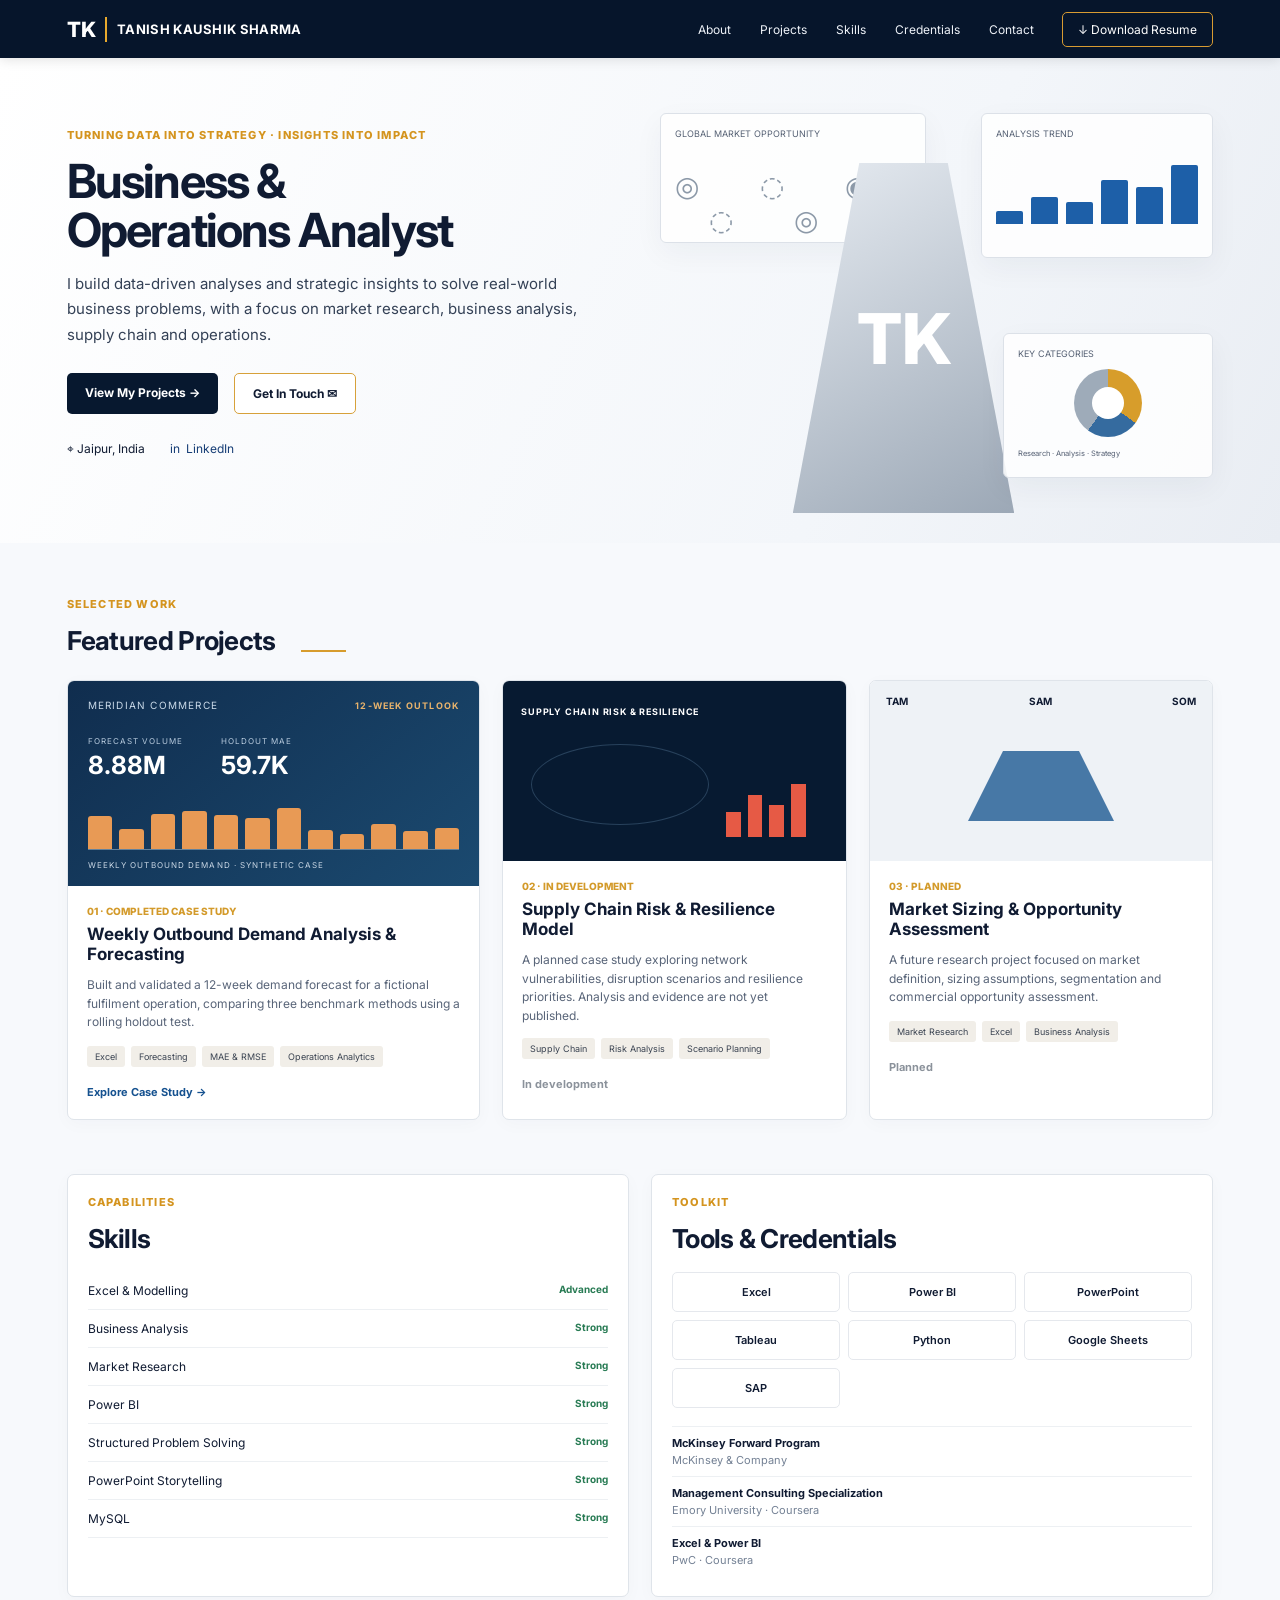
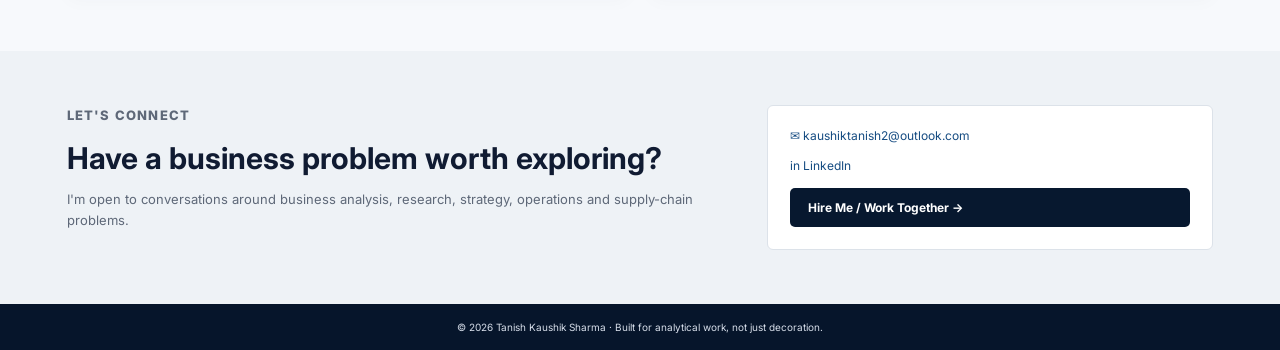
==== commit f26ffd48: "Fix HTML structure for skills section" ====
--- a/index.html
+++ b/index.html
@@ -57,7 +57,8 @@
     <div class="skill-list">
       <div><span>Excel & Modelling</span><b>Advanced</b></div><div><span>Business Analysis</span><b>Strong</b></div>
       <div><span>Market Research</span><b>Strong</b></div><div><span>Power BI</span><b>Strong</b></div>
-      <div><span>Structured Problem Solving</span><b>Strong</b></div><div><span>PowerPoint Storytelling</span><b>Strong</b><span>MySQL</span><b>Strong</b></div>
+      <div><span>Structured Problem Solving</span><b>Strong</b></div><div><span>PowerPoint Storytelling</span><b>Strong</b></div>
+      <div><span>MySQL</span><b>Strong</b></div>
     </div>
   </div>
   <div class="panel" id="credentials"><p class="eyebrow">TOOLKIT</p><h2>Tools & Credentials</h2>
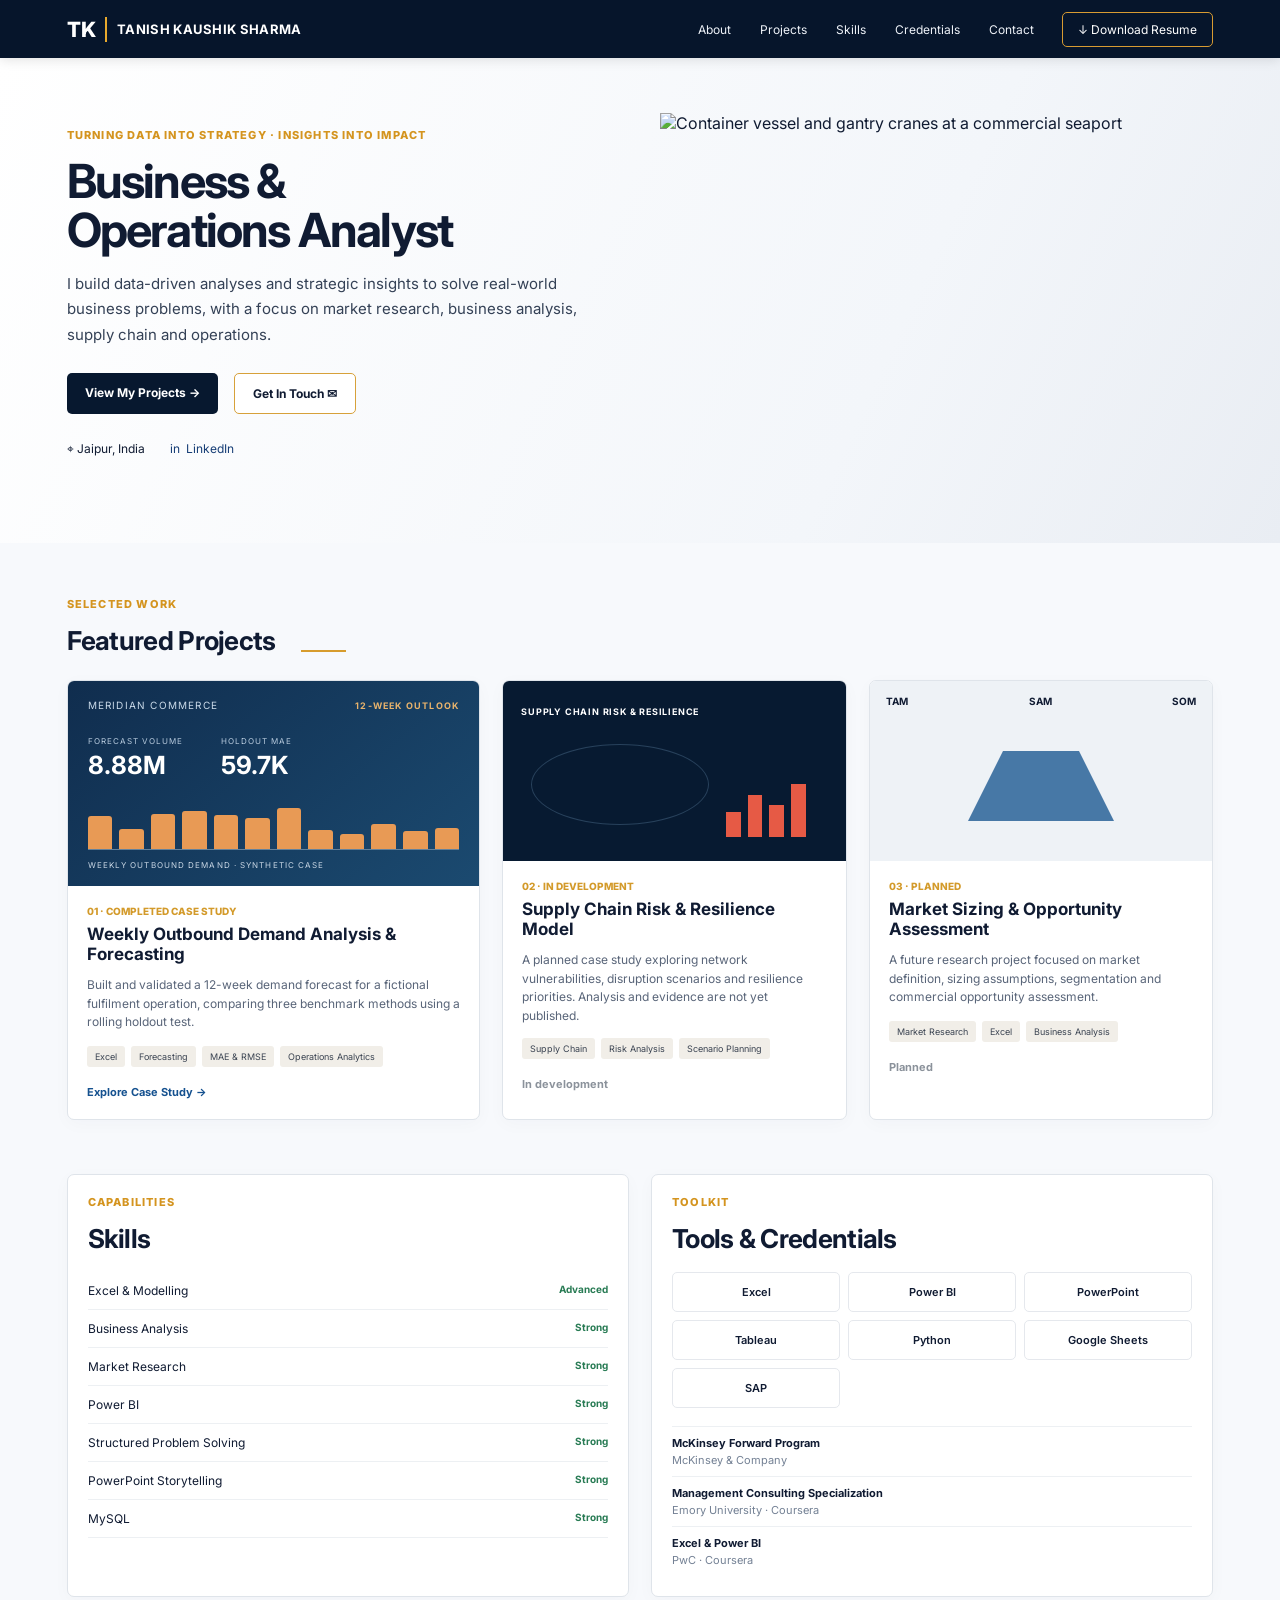
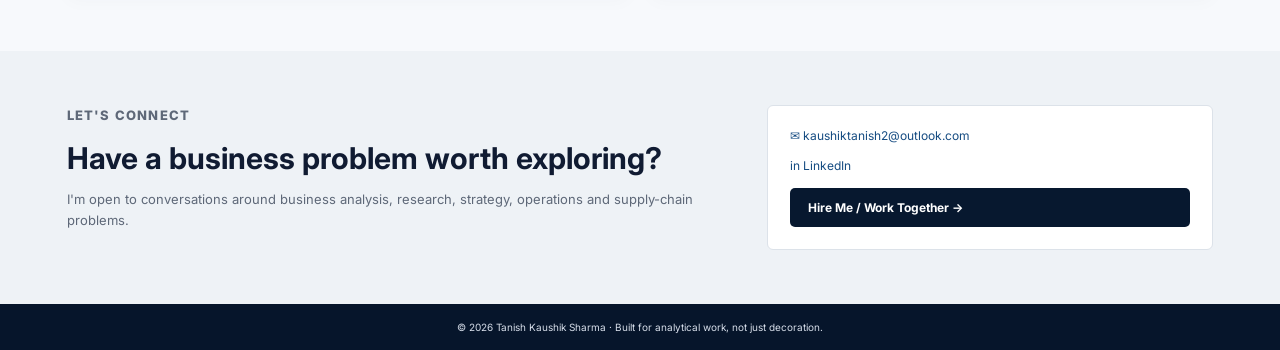
==== commit c28c6f28: "Add files via upload" ====
--- a/index.html
+++ b/index.html
@@ -36,11 +36,12 @@
     </div>
   </div>
   <div class="hero-visual">
-    <div class="visual-card map-card"><span>GLOBAL MARKET OPPORTUNITY</span><div class="world-map">◎ &nbsp; ◌ &nbsp; ◉ &nbsp; ◌ &nbsp; ◎</div></div>
-    <div class="portrait-placeholder"><span>TK</span></div>
-    <div class="visual-card chart-card"><span>ANALYSIS TREND</span><div class="line-chart"><i></i><i></i><i></i><i></i><i></i><i></i></div></div>
-    <div class="visual-card donut-card"><span>KEY CATEGORIES</span><div class="donut"></div><small>Research · Analysis · Strategy</small></div>
-  </div>
+    <img
+        src="assets/supply-chain-port.jpg.jpg"
+        alt="Container vessel and gantry cranes at a commercial seaport"
+        class="supply-chain-image"
+    >
+</div>
 </section>
 
 <section class="section projects" id="projects">
